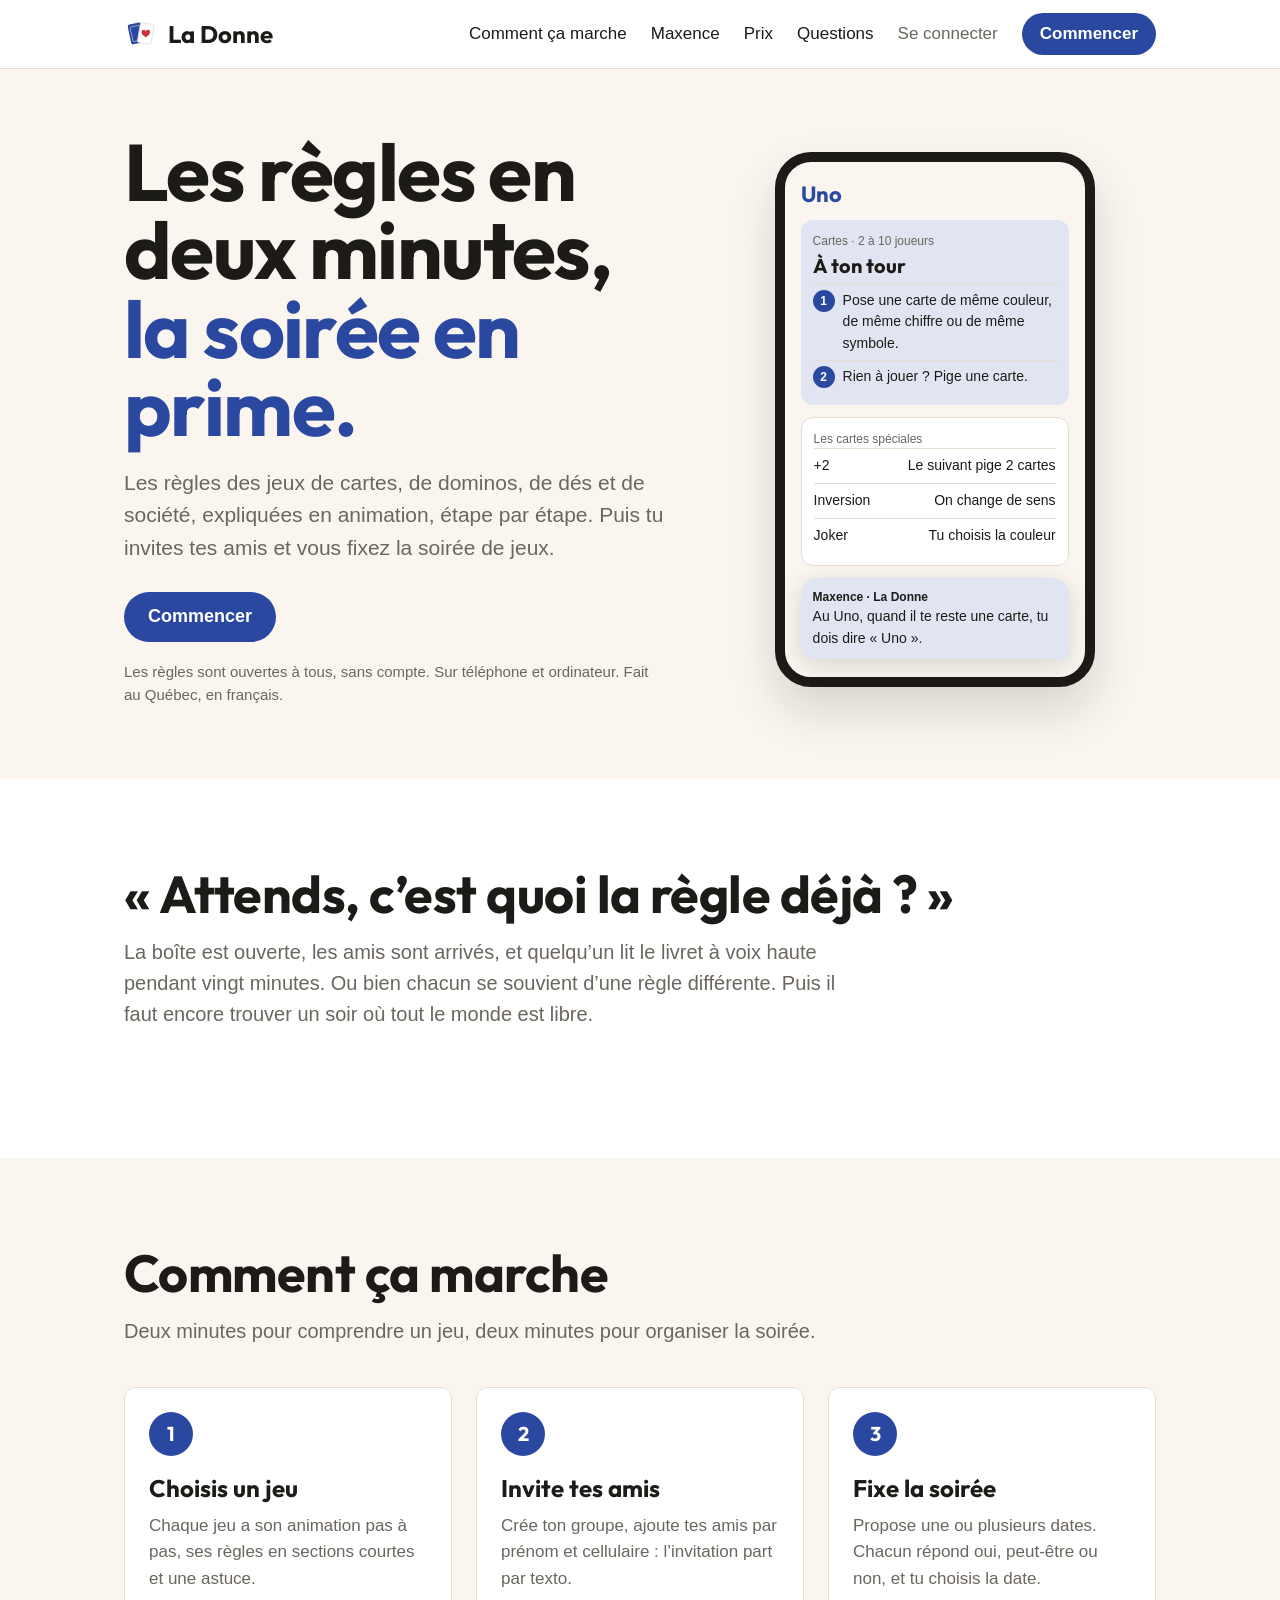
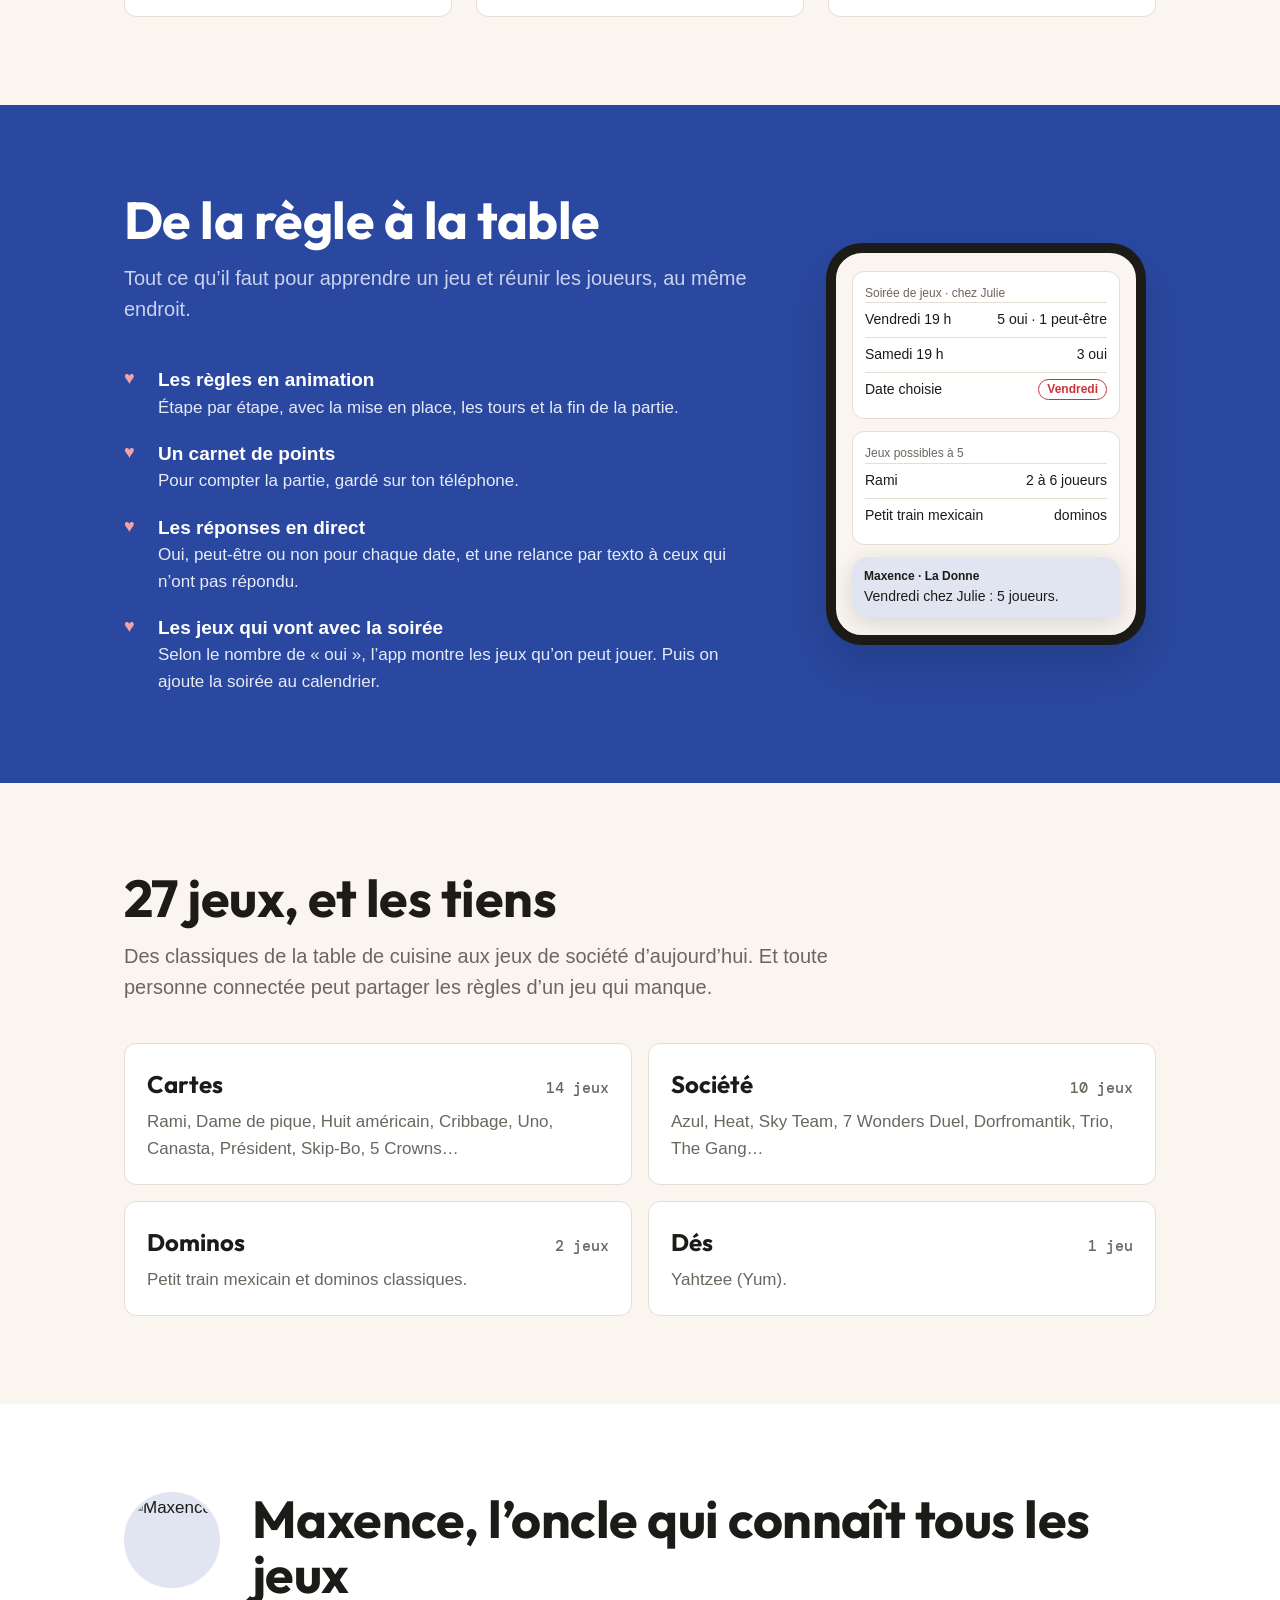
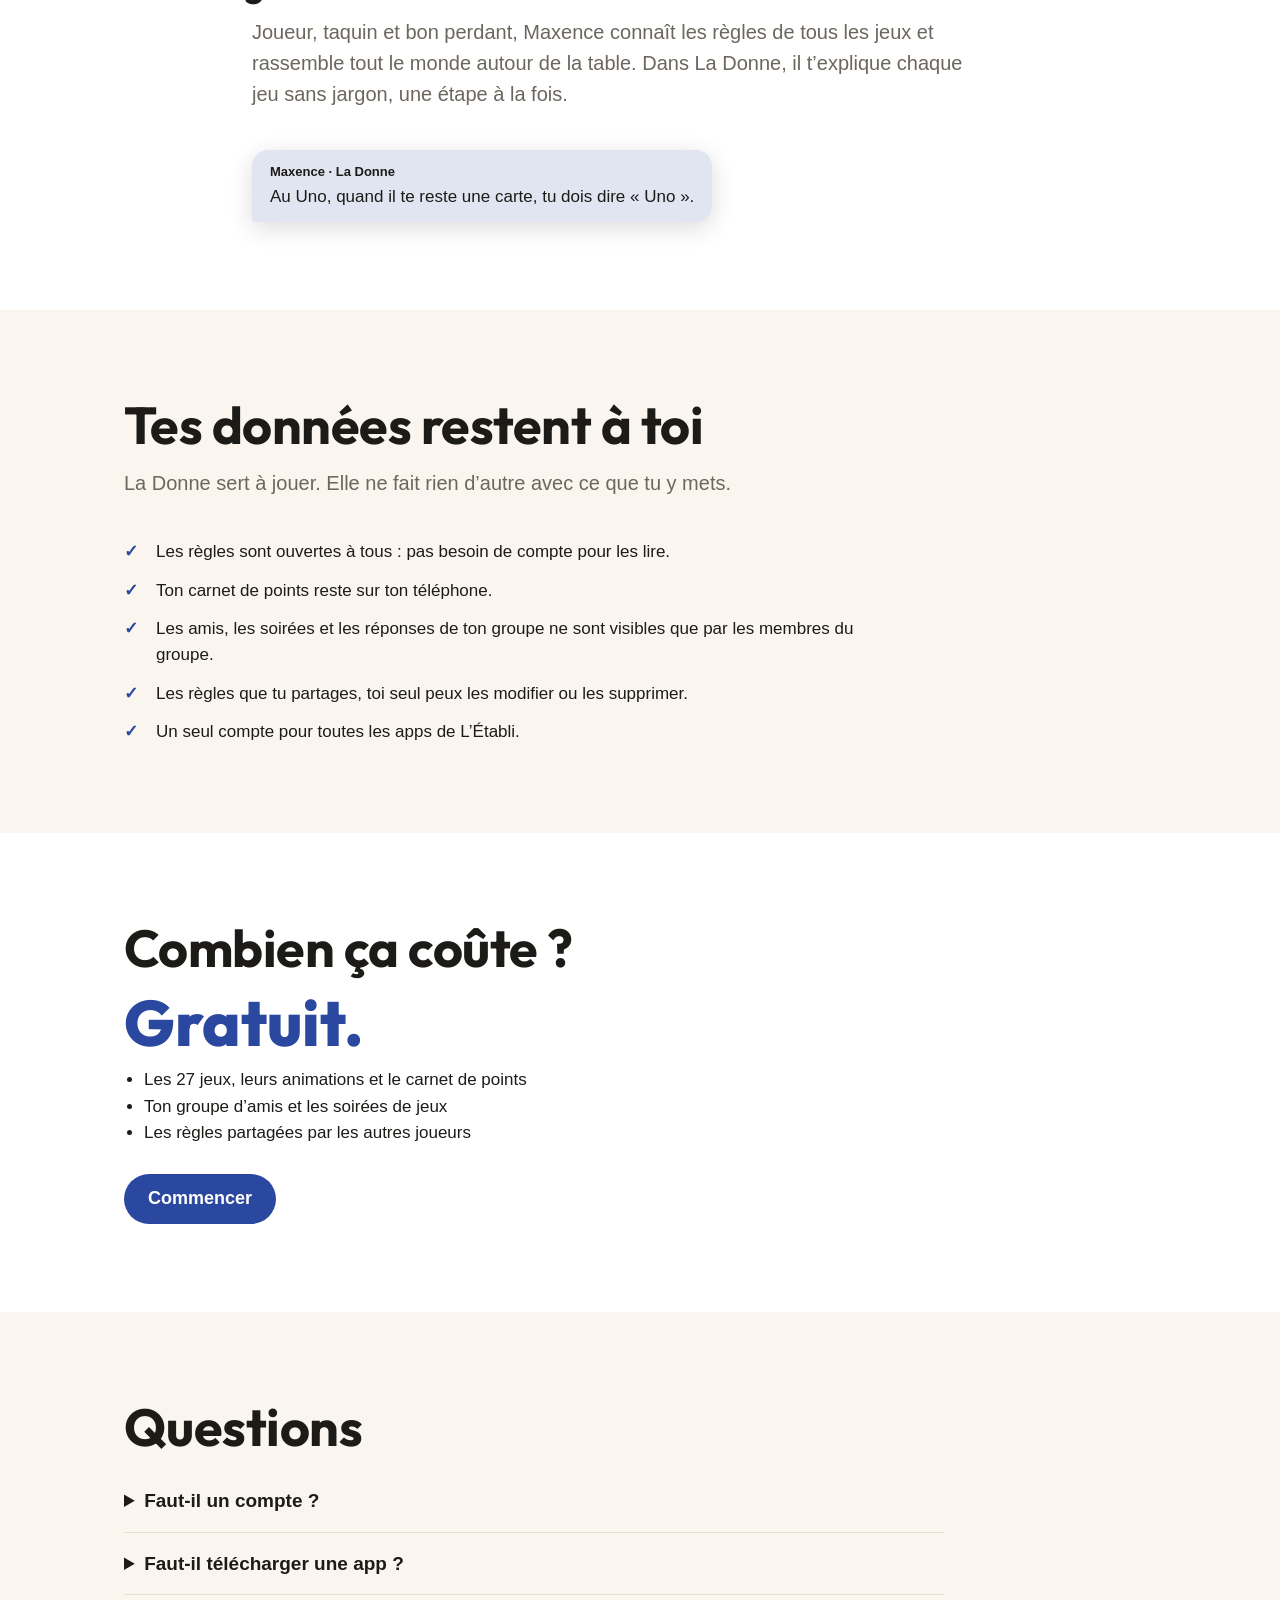
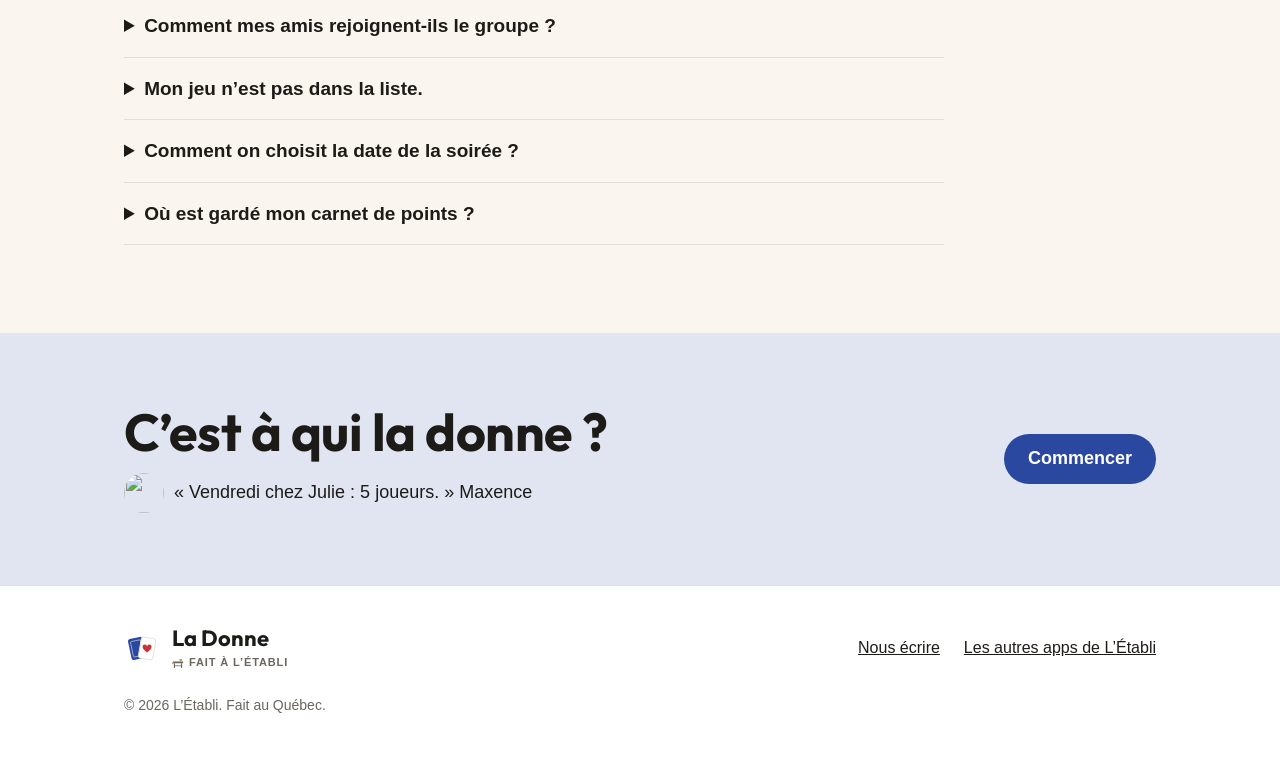
==== site/index.html @ fc7cc9f5 "Site de La Donne (ladonne.ai), au gabarit commun de L'Établi Nouvelle page dans site/ : les 11 secti" ====
<!DOCTYPE html>
<html lang="fr-CA">
<head>
<meta charset="utf-8">
<meta name="viewport" content="width=device-width, initial-scale=1">
<title>La Donne · les règles en deux minutes, la soirée en prime</title>
<meta name="description" content="Les règles des jeux de cartes, de dominos, de dés et de société, expliquées en deux minutes et en animation. Puis on invite les amis et on fixe la soirée de jeux.">
<meta property="og:title" content="La Donne · les règles en deux minutes, la soirée en prime">
<meta property="og:description" content="27 jeux expliqués en animation, et les soirées de jeux entre amis.">
<link rel="icon" href="favicon.svg" type="image/svg+xml">
<link rel="preconnect" href="https://fonts.googleapis.com">
<link rel="preconnect" href="https://fonts.gstatic.com" crossorigin>
<link href="https://fonts.googleapis.com/css2?family=Outfit:wght@700;800&family=DM+Mono:wght@500&display=swap" rel="stylesheet">
<style>
/* La Donne : jetons du livre de marque de L’Établi (bleu roi, rouge cœur, fond crème) */
:root {
  --fond: #FAF6EF; --carte: #FFFFFF; --filet: #E6DED2; --encre: #1D1B18; --encre-douce: #6B665E;
  --marque: #2A48A0; --marque-fonce: #203A84; --accent: #C8343A; --douce: #E1E5F2; --sur-marque: #FFFFFF;
  --titre: Outfit, system-ui, sans-serif;
  --sans: -apple-system, BlinkMacSystemFont, 'Segoe UI', Roboto, sans-serif;
  --mono: 'DM Mono', ui-monospace, Menlo, monospace;
}
* { box-sizing: border-box; }
html { scroll-behavior: smooth; }
@media (prefers-reduced-motion: reduce) { html { scroll-behavior: auto; } }
body { margin: 0; background: var(--fond); color: var(--encre); font: 17px/1.55 var(--sans); }
a { color: var(--marque); }
.wrap { max-width: 1080px; margin: 0 auto; padding: 0 24px; }
section { padding: 88px 0; }
h1, h2, h3 { font-family: var(--titre); font-weight: 700; margin: 0; }
h2 { font-size: clamp(34px, 5vw, 52px); line-height: 1.04; letter-spacing: -.01em; margin-bottom: 16px; }
.intro { font-size: 20px; color: var(--encre-douce); max-width: 36em; margin: 0 0 40px; }
.btn { display: inline-flex; align-items: center; min-height: 50px; padding: 0 24px; border-radius: 999px; font-weight: 600; font-size: 18px; text-decoration: none; }
.btn.main { background: var(--marque); color: var(--sur-marque); }
.btn.main:hover { background: var(--marque-fonce); }

/* 1. Menu */
.entete { background: var(--carte); border-bottom: 1px solid var(--filet); position: sticky; top: 0; z-index: 5; }
.entete .wrap { display: flex; align-items: center; justify-content: space-between; gap: 16px; height: 68px; }
.marque { display: flex; align-items: center; gap: 10px; text-decoration: none; color: var(--encre); font: 700 24px var(--titre); }
.marque img { width: 34px; height: 34px; }
.nav { display: flex; align-items: center; gap: 24px; }
.nav a { color: var(--encre); text-decoration: none; font-weight: 500; white-space: nowrap; }
.nav a:hover { color: var(--marque); }
.nav .login { color: var(--encre-douce); }
.nav .try { background: var(--marque); color: var(--sur-marque); padding: 8px 18px; border-radius: 999px; font-weight: 600; }
.nav .try:hover { color: var(--sur-marque); background: var(--marque-fonce); }
@media (max-width: 820px) { .nav a.lien { display: none; } .nav { gap: 14px; } }
@media (max-width: 480px) { .entete .wrap { padding: 0 16px; gap: 10px; } .marque { font-size: 20px; gap: 8px; } .marque img { width: 28px; height: 28px; } .nav { gap: 10px; } .nav a { font-size: 15px; } .nav .try { padding: 7px 12px; } }

/* 2. Accueil */
.accueil { padding: 64px 0 72px; }
.accueil .wrap { display: grid; grid-template-columns: 1.1fr .9fr; gap: 48px; align-items: center; }
.accueil h1 { font-size: clamp(44px, 6.6vw, 80px); line-height: .98; letter-spacing: -.02em; margin-bottom: 20px; }
.accueil h1 em { font-style: normal; color: var(--marque); }
.accueil .lead { font-size: 21px; color: var(--encre-douce); margin: 0 0 28px; max-width: 32em; }
.accueil .petit { font-size: 15px; color: var(--encre-douce); margin: 18px 0 0; }
@media (max-width: 860px) { .accueil .wrap { grid-template-columns: 1fr; } }

/* Maquettes de l’app */
.tel { width: 320px; max-width: 100%; margin: 0 auto; background: var(--fond); color: var(--encre); border: 10px solid #1D1B18; border-radius: 36px; padding: 18px 16px; display: grid; gap: 12px; box-shadow: 0 24px 48px rgba(0,0,0,.14); }
.tel .t-nom { font: 700 22px var(--titre); color: var(--marque); }
.tel .t-carte { background: var(--carte); border: 1px solid var(--filet); border-radius: 12px; padding: 12px; }
.tel .t-douce { background: var(--douce); border: 0; }
.tel .t-lbl { font-size: 12px; color: var(--encre-douce); }
.tel .t-titre { font: 700 20px var(--titre); margin: 2px 0 6px; }
.tel .t-etape { display: flex; gap: 8px; font-size: 14px; padding: 5px 0; border-top: 1px solid var(--filet); }
.tel .t-etape:first-of-type { border-top: 0; }
.tel .t-etape b { flex: none; width: 22px; height: 22px; border-radius: 50%; display: grid; place-items: center; background: var(--marque); color: var(--sur-marque); font: 600 12px var(--sans); }
.tel .t-ligne { display: flex; justify-content: space-between; font-size: 14px; padding: 6px 0; border-top: 1px solid var(--filet); }
.tel .t-ligne:first-of-type { border-top: 0; }
.tel .t-pastille { border: 1.5px solid var(--accent); color: var(--accent); border-radius: 999px; padding: 0 8px; font-size: 12px; font-weight: 600; }
.tel .t-bulle { background: var(--douce); border-radius: 16px 16px 4px 16px; padding: 10px 12px; font-size: 14px; box-shadow: 0 6px 24px rgba(0,0,0,.14); }
.tel .t-bulle b { display: block; font-size: 12px; }

/* 3. Le problème */
.probleme { background: var(--carte); }

/* 4. Comment ça marche */
.trois { list-style: none; margin: 0; padding: 0; display: grid; grid-template-columns: repeat(3, 1fr); gap: 24px; }
.trois li { background: var(--carte); border: 1px solid var(--filet); border-radius: 12px; padding: 24px; }
.trois b { display: grid; place-items: center; width: 44px; height: 44px; border-radius: 50%; background: var(--marque); color: var(--sur-marque); font: 700 20px var(--titre); margin-bottom: 14px; }
.trois h3 { font-size: 24px; margin-bottom: 6px; }
.trois p { margin: 0; color: var(--encre-douce); }
@media (max-width: 760px) { .trois { grid-template-columns: 1fr; } }

/* 5. L’app */
.app { background: var(--marque); color: #E6EBF8; }
.app h2 { color: var(--sur-marque); }
.app .intro { color: #C9D3F0; }
.app .wrap { display: grid; grid-template-columns: 1fr 340px; gap: 56px; align-items: center; }
.app ul { list-style: none; margin: 0; padding: 0; display: grid; gap: 18px; }
.app li { padding-left: 34px; position: relative; }
.app li::before { content: '♥'; position: absolute; left: 0; top: 0; color: #F2A3A6; font-size: 18px; }
.app li b { display: block; color: var(--sur-marque); font-size: 19px; }
@media (max-width: 860px) { .app .wrap { grid-template-columns: 1fr; } }

/* Section propre à La Donne : les jeux */
.familles { display: grid; grid-template-columns: repeat(2, 1fr); gap: 16px; }
.famille { background: var(--carte); border: 1px solid var(--filet); border-radius: 12px; padding: 22px; }
.famille h3 { font-size: 24px; margin-bottom: 6px; display: flex; justify-content: space-between; align-items: baseline; gap: 12px; }
.famille h3 span { font: 500 15px var(--mono); color: var(--encre-douce); }
.famille p { margin: 0; color: var(--encre-douce); }
@media (max-width: 700px) { .familles { grid-template-columns: 1fr; } }

/* 6. Le personnage */
.personnage { background: var(--carte); }
.personnage .wrap { display: grid; grid-template-columns: 96px 1fr; gap: 32px; align-items: start; }
.portrait { width: 96px; height: 96px; border-radius: 50%; object-fit: cover; border: 3px solid var(--douce); background: var(--douce); }
.bulle { display: inline-block; background: var(--douce); border-radius: 16px 16px 16px 4px; padding: 12px 18px; box-shadow: 0 6px 24px rgba(0,0,0,.14); }
.bulle .qui { font-size: 13px; font-weight: 600; }
.bulle p { margin: 2px 0 0; }
@media (max-width: 600px) { .personnage .wrap { grid-template-columns: 1fr; gap: 16px; } }

/* 7. Confiance */
.checks { list-style: none; margin: 0; padding: 0; display: grid; gap: 12px; max-width: 46em; }
.checks li { padding-left: 32px; position: relative; }
.checks li::before { content: '✓'; position: absolute; left: 0; color: var(--marque); font-weight: 700; }

/* 8. Prix */
.prix { background: var(--carte); }
.gratuit { font: 800 clamp(40px, 6vw, 64px)/1 var(--titre); color: var(--marque); margin: 0 0 12px; }
.prix ul { margin: 0 0 28px; padding-left: 20px; }

/* 9. Questions */
.faq details { border-bottom: 1px solid var(--filet); padding: 16px 0; max-width: 820px; }
.faq summary { cursor: pointer; font-weight: 600; font-size: 19px; }
.faq details p { margin: 10px 0 0; color: var(--encre-douce); }

/* 10. Dernier appel */
.appel { background: var(--douce); padding: 72px 0; }
.appel .wrap { display: flex; flex-wrap: wrap; align-items: center; justify-content: space-between; gap: 24px; }
.appel h2 { margin: 0; }
.appel-qui { display: flex; align-items: center; gap: 10px; margin: 14px 0 0; font-size: 18px; }
.appel-qui img { width: 40px; height: 40px; border-radius: 50%; object-fit: cover; }

/* 11. Pied de page commun */
.pied { background: var(--carte); border-top: 1px solid var(--filet); padding: 40px 0; font-size: 16px; }
.pied .wrap { display: flex; flex-wrap: wrap; justify-content: space-between; align-items: center; gap: 24px; }
.signature { display: flex; align-items: center; gap: 12px; }
.signature img { width: 36px; height: 36px; }
.sig-nom { font: 700 22px var(--titre); line-height: 1.1; }
.sig-etabli { display: flex; align-items: center; gap: 5px; margin-top: 4px; font-size: 11px; font-weight: 600; letter-spacing: .08em; text-transform: uppercase; color: var(--encre-douce); }
.liens { display: flex; gap: 24px; flex-wrap: wrap; }
.liens a { color: var(--encre); }
.copy { flex-basis: 100%; font-size: 14px; color: var(--encre-douce); }
</style>
</head>
<body>

<header id="entete" class="entete">
  <div class="wrap">
    <a class="marque" href="#"><img src="symbole.svg" alt="">La Donne</a>
    <nav class="nav" aria-label="Sections">
      <a class="lien" href="#comment">Comment ça marche</a>
      <a class="lien" href="#personnage">Maxence</a>
      <a class="lien" href="#prix">Prix</a>
      <a class="lien" href="#questions">Questions</a>
      <a class="login" href="https://app.ladonne.ai/">Se connecter</a>
      <a class="try" href="https://app.ladonne.ai/">Commencer</a>
    </nav>
  </div>
</header>

<section id="accueil" class="accueil">
  <div class="wrap">
    <div>
      <h1>Les règles en deux minutes, <em>la soirée en prime.</em></h1>
      <p class="lead">Les règles des jeux de cartes, de dominos, de dés et de société, expliquées en animation, étape par étape. Puis tu invites tes amis et vous fixez la soirée de jeux.</p>
      <a class="btn main" href="https://app.ladonne.ai/">Commencer</a>
      <p class="petit">Les règles sont ouvertes à tous, sans compte. Sur téléphone et ordinateur. Fait au Québec, en français.</p>
    </div>
    <div class="tel" role="img" aria-label="La fiche du Uno dans La Donne : l’animation des règles, étape par étape, et une bulle de Maxence.">
      <div class="t-nom" aria-hidden="true">Uno</div>
      <div class="t-carte t-douce" aria-hidden="true">
        <div class="t-lbl">Cartes · 2 à 10 joueurs</div>
        <div class="t-titre">À ton tour</div>
        <div class="t-etape"><b>1</b><span>Pose une carte de même couleur, de même chiffre ou de même symbole.</span></div>
        <div class="t-etape"><b>2</b><span>Rien à jouer ? Pige une carte.</span></div>
      </div>
      <div class="t-carte" aria-hidden="true">
        <div class="t-lbl">Les cartes spéciales</div>
        <div class="t-ligne"><span>+2</span><span>Le suivant pige 2 cartes</span></div>
        <div class="t-ligne"><span>Inversion</span><span>On change de sens</span></div>
        <div class="t-ligne"><span>Joker</span><span>Tu choisis la couleur</span></div>
      </div>
      <div class="t-bulle" aria-hidden="true"><b>Maxence · La Donne</b>Au Uno, quand il te reste une carte, tu dois dire « Uno ».</div>
    </div>
  </div>
</section>

<section id="probleme" class="probleme">
  <div class="wrap">
    <h2>« Attends, c’est quoi la règle déjà ? »</h2>
    <p class="intro">La boîte est ouverte, les amis sont arrivés, et quelqu’un lit le livret à voix haute pendant vingt minutes. Ou bien chacun se souvient d’une règle différente. Puis il faut encore trouver un soir où tout le monde est libre.</p>
  </div>
</section>

<section id="comment" class="comment">
  <div class="wrap">
    <h2>Comment ça marche</h2>
    <p class="intro">Deux minutes pour comprendre un jeu, deux minutes pour organiser la soirée.</p>
    <ol class="trois">
      <li><b>1</b><h3>Choisis un jeu</h3><p>Chaque jeu a son animation pas à pas, ses règles en sections courtes et une astuce.</p></li>
      <li><b>2</b><h3>Invite tes amis</h3><p>Crée ton groupe, ajoute tes amis par prénom et cellulaire : l’invitation part par texto.</p></li>
      <li><b>3</b><h3>Fixe la soirée</h3><p>Propose une ou plusieurs dates. Chacun répond oui, peut-être ou non, et tu choisis la date.</p></li>
    </ol>
  </div>
</section>

<section id="app" class="app">
  <div class="wrap">
    <div>
      <h2>De la règle à la table</h2>
      <p class="intro">Tout ce qu’il faut pour apprendre un jeu et réunir les joueurs, au même endroit.</p>
      <ul>
        <li><b>Les règles en animation</b>Étape par étape, avec la mise en place, les tours et la fin de la partie.</li>
        <li><b>Un carnet de points</b>Pour compter la partie, gardé sur ton téléphone.</li>
        <li><b>Les réponses en direct</b>Oui, peut-être ou non pour chaque date, et une relance par texto à ceux qui n’ont pas répondu.</li>
        <li><b>Les jeux qui vont avec la soirée</b>Selon le nombre de « oui », l’app montre les jeux qu’on peut jouer. Puis on ajoute la soirée au calendrier.</li>
      </ul>
    </div>
    <div class="tel" role="img" aria-label="Une soirée dans La Donne : deux dates proposées, les réponses des amis et les jeux possibles.">
      <div class="t-carte" aria-hidden="true">
        <div class="t-lbl">Soirée de jeux · chez Julie</div>
        <div class="t-ligne"><span>Vendredi 19 h</span><span>5 oui · 1 peut-être</span></div>
        <div class="t-ligne"><span>Samedi 19 h</span><span>3 oui</span></div>
        <div class="t-ligne"><span>Date choisie</span><span class="t-pastille">Vendredi</span></div>
      </div>
      <div class="t-carte" aria-hidden="true">
        <div class="t-lbl">Jeux possibles à 5</div>
        <div class="t-ligne"><span>Rami</span><span>2 à 6 joueurs</span></div>
        <div class="t-ligne"><span>Petit train mexicain</span><span>dominos</span></div>
      </div>
      <div class="t-bulle" aria-hidden="true"><b>Maxence · La Donne</b>Vendredi chez Julie : 5 joueurs.</div>
    </div>
  </div>
</section>

<section id="jeux" class="jeux">
  <div class="wrap">
    <h2>27 jeux, et les tiens</h2>
    <p class="intro">Des classiques de la table de cuisine aux jeux de société d’aujourd’hui. Et toute personne connectée peut partager les règles d’un jeu qui manque.</p>
    <div class="familles">
      <div class="famille"><h3>Cartes <span>14 jeux</span></h3><p>Rami, Dame de pique, Huit américain, Cribbage, Uno, Canasta, Président, Skip‑Bo, 5 Crowns…</p></div>
      <div class="famille"><h3>Société <span>10 jeux</span></h3><p>Azul, Heat, Sky Team, 7 Wonders Duel, Dorfromantik, Trio, The Gang…</p></div>
      <div class="famille"><h3>Dominos <span>2 jeux</span></h3><p>Petit train mexicain et dominos classiques.</p></div>
      <div class="famille"><h3>Dés <span>1 jeu</span></h3><p>Yahtzee (Yum).</p></div>
    </div>
  </div>
</section>

<section id="personnage" class="personnage">
  <div class="wrap">
    <img class="portrait" src="https://compte.letabli.ai/personnages/maxence.webp" alt="Maxence" width="96" height="96" loading="lazy">
    <div>
      <h2>Maxence, l’oncle qui connaît tous les jeux</h2>
      <p class="intro">Joueur, taquin et bon perdant, Maxence connaît les règles de tous les jeux et rassemble tout le monde autour de la table. Dans La Donne, il t’explique chaque jeu sans jargon, une étape à la fois.</p>
      <div class="bulle"><div class="qui">Maxence · La Donne</div><p>Au Uno, quand il te reste une carte, tu dois dire « Uno ».</p></div>
    </div>
  </div>
</section>

<section id="confiance" class="confiance">
  <div class="wrap">
    <h2>Tes données restent à toi</h2>
    <p class="intro">La Donne sert à jouer. Elle ne fait rien d’autre avec ce que tu y mets.</p>
    <ul class="checks">
      <li>Les règles sont ouvertes à tous : pas besoin de compte pour les lire.</li>
      <li>Ton carnet de points reste sur ton téléphone.</li>
      <li>Les amis, les soirées et les réponses de ton groupe ne sont visibles que par les membres du groupe.</li>
      <li>Les règles que tu partages, toi seul peux les modifier ou les supprimer.</li>
      <li>Un seul compte pour toutes les apps de L’Établi.</li>
    </ul>
  </div>
</section>

<section id="prix" class="prix">
  <div class="wrap">
    <h2>Combien ça coûte ?</h2>
    <p class="gratuit">Gratuit.</p>
    <ul>
      <li>Les 27 jeux, leurs animations et le carnet de points</li>
      <li>Ton groupe d’amis et les soirées de jeux</li>
      <li>Les règles partagées par les autres joueurs</li>
    </ul>
    <a class="btn main" href="https://app.ladonne.ai/">Commencer</a>
  </div>
</section>

<section id="questions" class="faq">
  <div class="wrap">
    <h2>Questions</h2>
    <details><summary>Faut-il un compte ?</summary><p>Pas pour lire les règles : elles sont ouvertes à tous. Le compte sert à créer ton groupe, inviter tes amis, organiser les soirées et partager des règles.</p></details>
    <details><summary>Faut-il télécharger une app ?</summary><p>Non. Ouvre <a href="https://app.ladonne.ai/">app.ladonne.ai</a> sur ton téléphone, puis ajoute La Donne à ton écran d’accueil (sur iPhone : Safari, bouton Partager, puis « Sur l’écran d’accueil » ; sur Android : Chrome, menu ⋮, puis « Installer l’application »).</p></details>
    <details><summary>Comment mes amis rejoignent-ils le groupe ?</summary><p>Tu les ajoutes par prénom et cellulaire, puis tu leur envoies l’invitation par texto. Ils se connectent avec ce même cellulaire et arrivent directement dans le groupe.</p></details>
    <details><summary>Mon jeu n’est pas dans la liste.</summary><p>Connecte-toi et partage ses règles : elles seront visibles par tous. Toi seul peux les modifier ou les supprimer.</p></details>
    <details><summary>Comment on choisit la date de la soirée ?</summary><p>Propose une ou plusieurs dates, un lieu, un nombre de places et les jeux au programme. Chacun répond oui, peut-être ou non pour chaque date, puis l’organisateur choisit. On peut relancer par texto ceux qui n’ont pas répondu et ajouter la soirée au calendrier.</p></details>
    <details><summary>Où est gardé mon carnet de points ?</summary><p>Sur ton téléphone. Il n’est pas envoyé ailleurs.</p></details>
  </div>
</section>

<section id="appel" class="appel">
  <div class="wrap">
    <div>
      <h2>C’est à qui la donne ?</h2>
      <p class="appel-qui"><img src="https://compte.letabli.ai/personnages/maxence.webp" alt="" width="40" height="40" loading="lazy">« Vendredi chez Julie : 5 joueurs. » Maxence</p>
    </div>
    <a class="btn main" href="https://app.ladonne.ai/">Commencer</a>
  </div>
</section>

<footer id="pied" class="pied">
  <div class="wrap">
    <div class="signature">
      <img src="symbole.svg" alt="">
      <div><div class="sig-nom">La Donne</div>
        <div class="sig-etabli"><svg width="12" height="12" viewBox="0 0 64 64" aria-hidden="true"><rect x="40" y="10" width="14" height="10" rx="2" fill="#B8954A"/><rect x="45" y="20" width="4" height="4" fill="#B8954A"/><rect x="4" y="24" width="56" height="9" rx="2.5" fill="currentColor"/><rect x="10" y="33" width="6" height="25" rx="1.5" fill="currentColor"/><rect x="48" y="33" width="6" height="25" rx="1.5" fill="currentColor"/><rect x="16" y="45" width="32" height="4" fill="currentColor"/><rect x="2" y="27" width="5" height="12" rx="1.5" fill="#B8954A"/></svg>Fait à L’Établi</div></div>
    </div>
    <div class="liens">
      <a href="mailto:bonjour@ladonne.ai">Nous écrire</a>
      <a href="https://letabli.ai/#apps">Les autres apps de L’Établi</a>
    </div>
    <div class="copy">© 2026 L’Établi. Fait au Québec.</div>
  </div>
</footer>

</body>
</html>
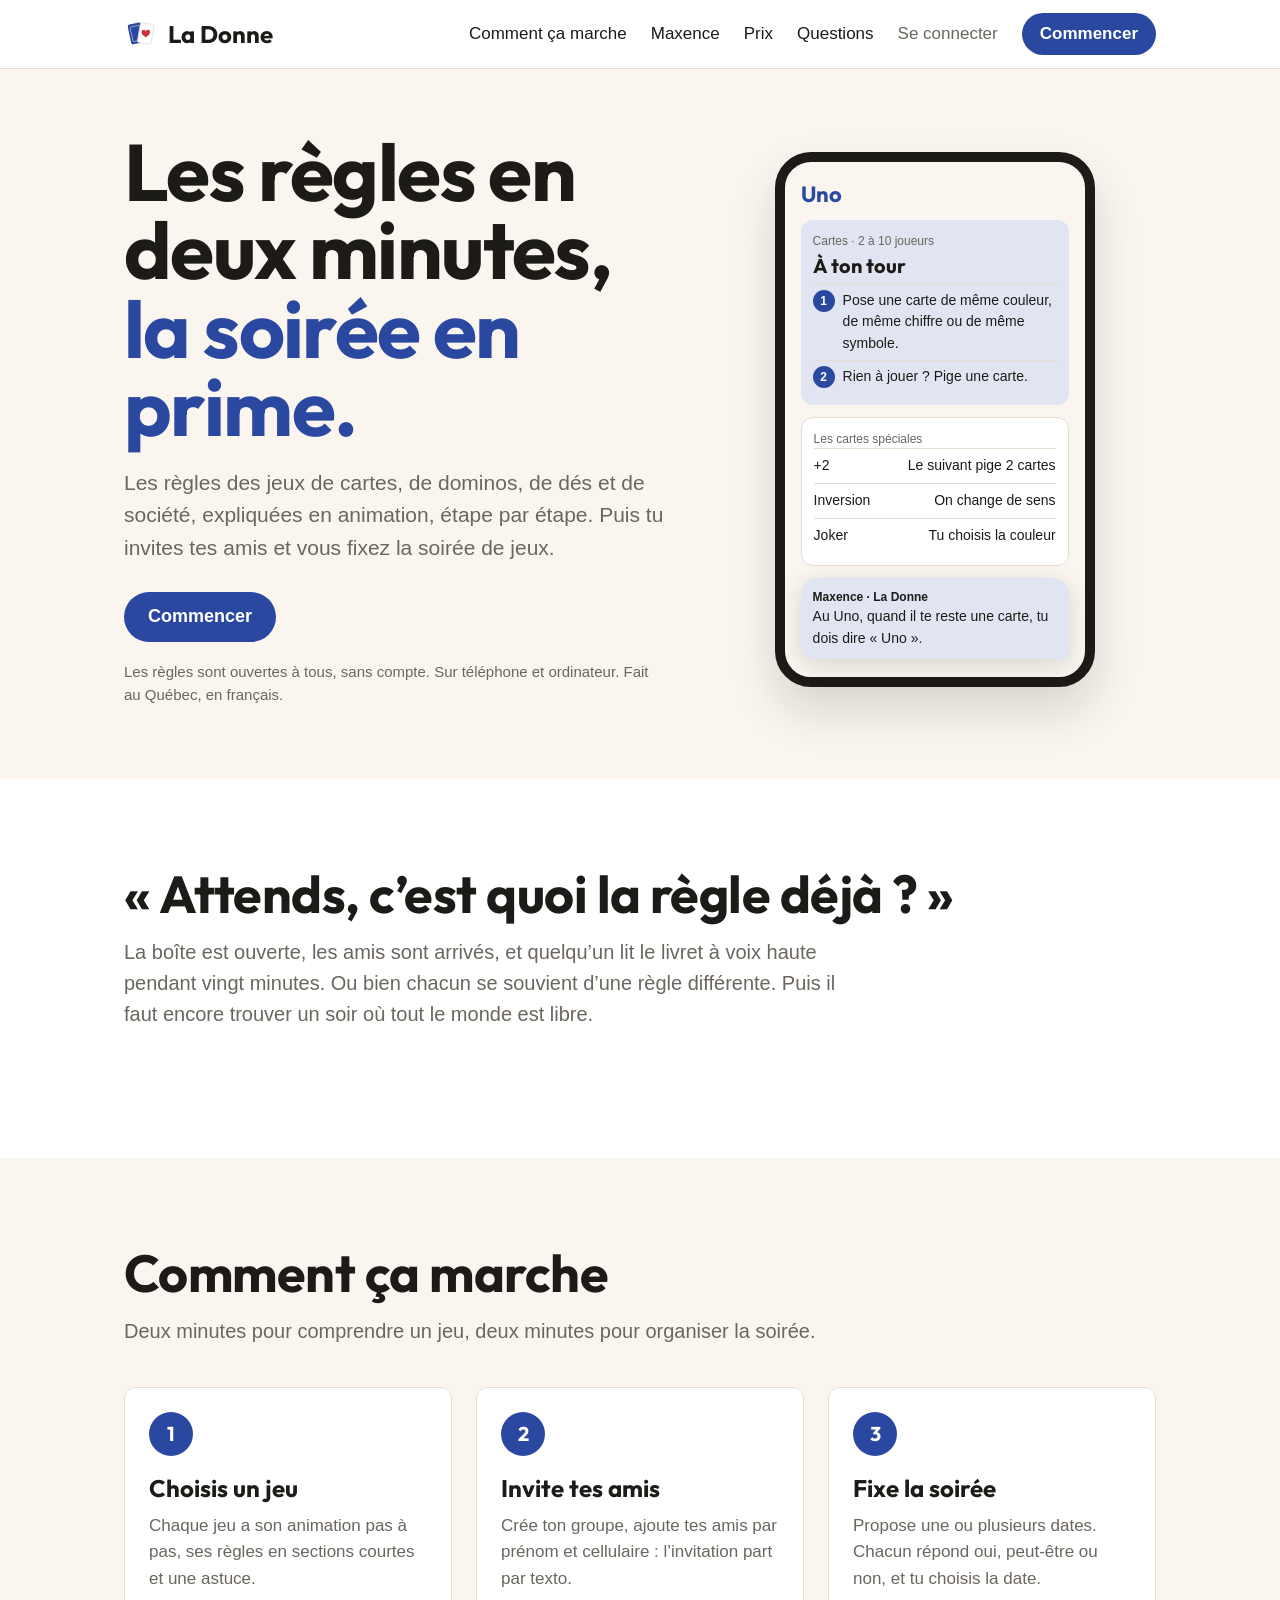
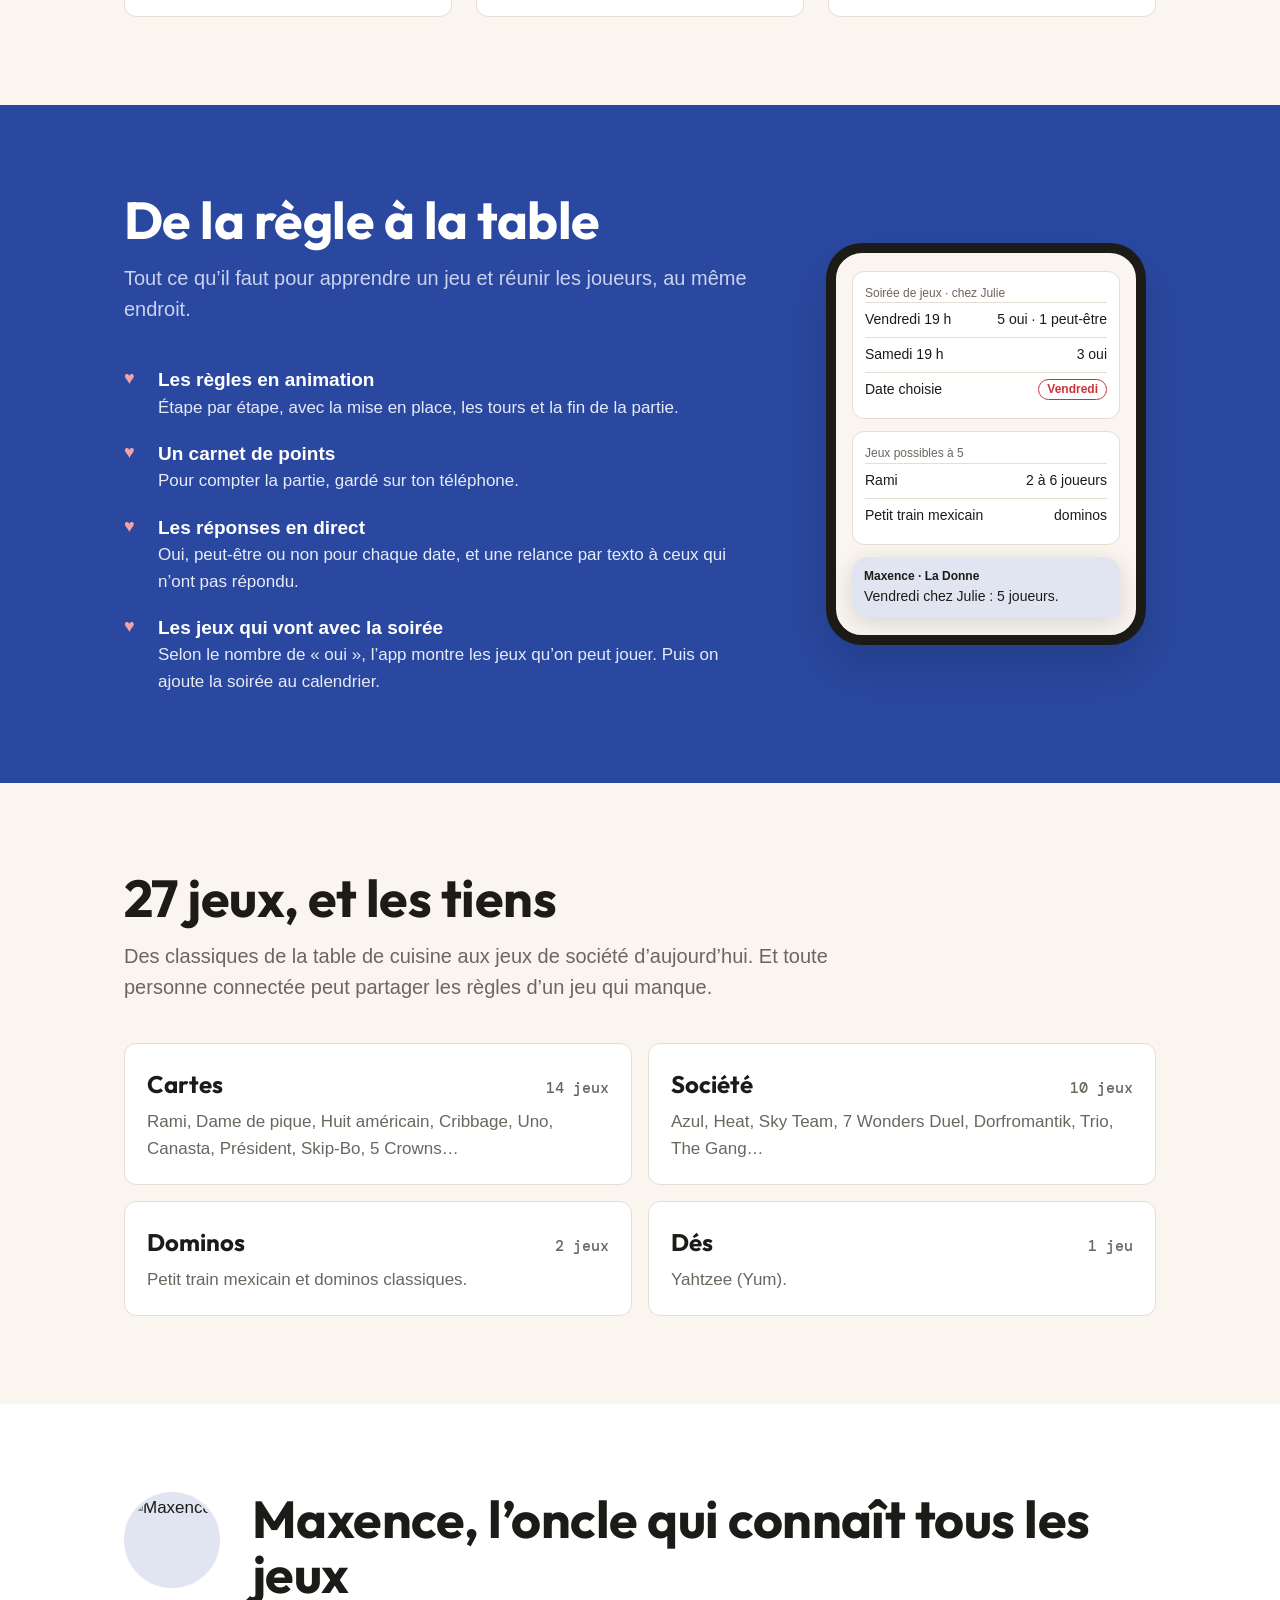
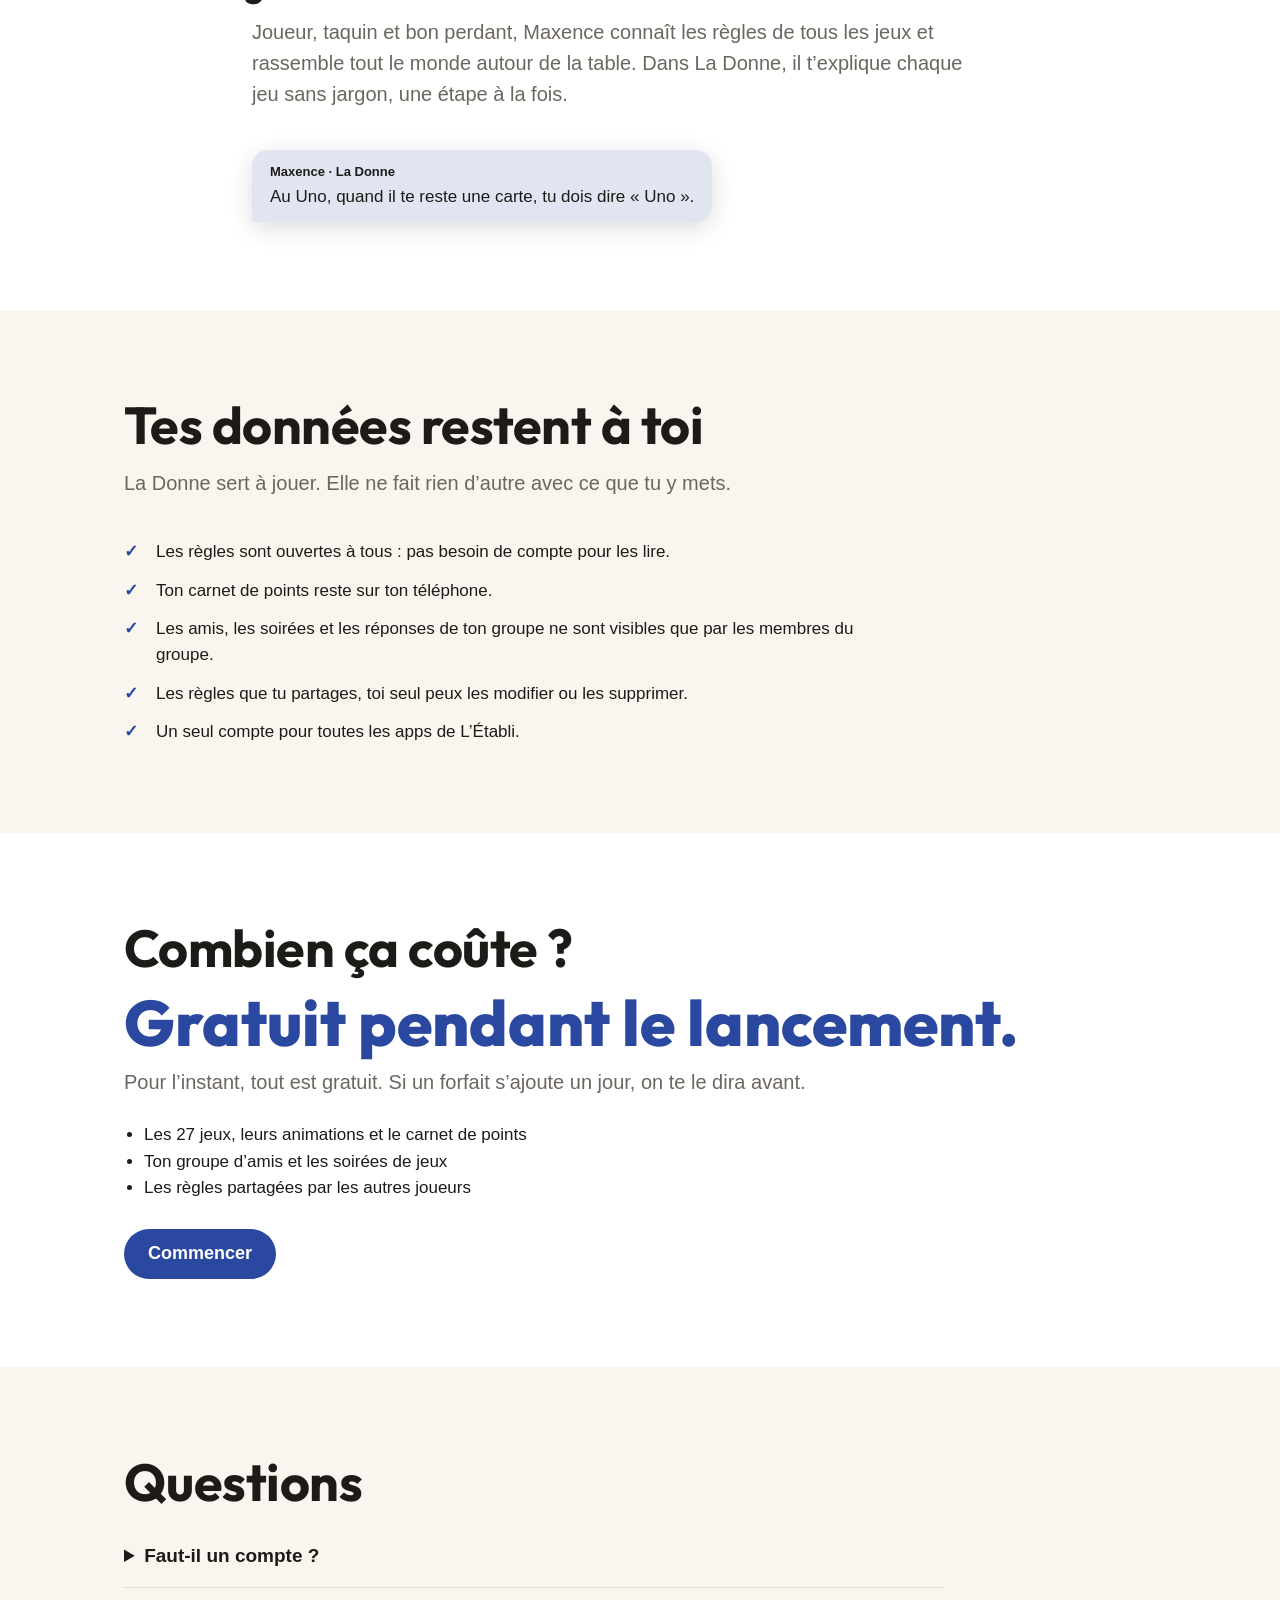
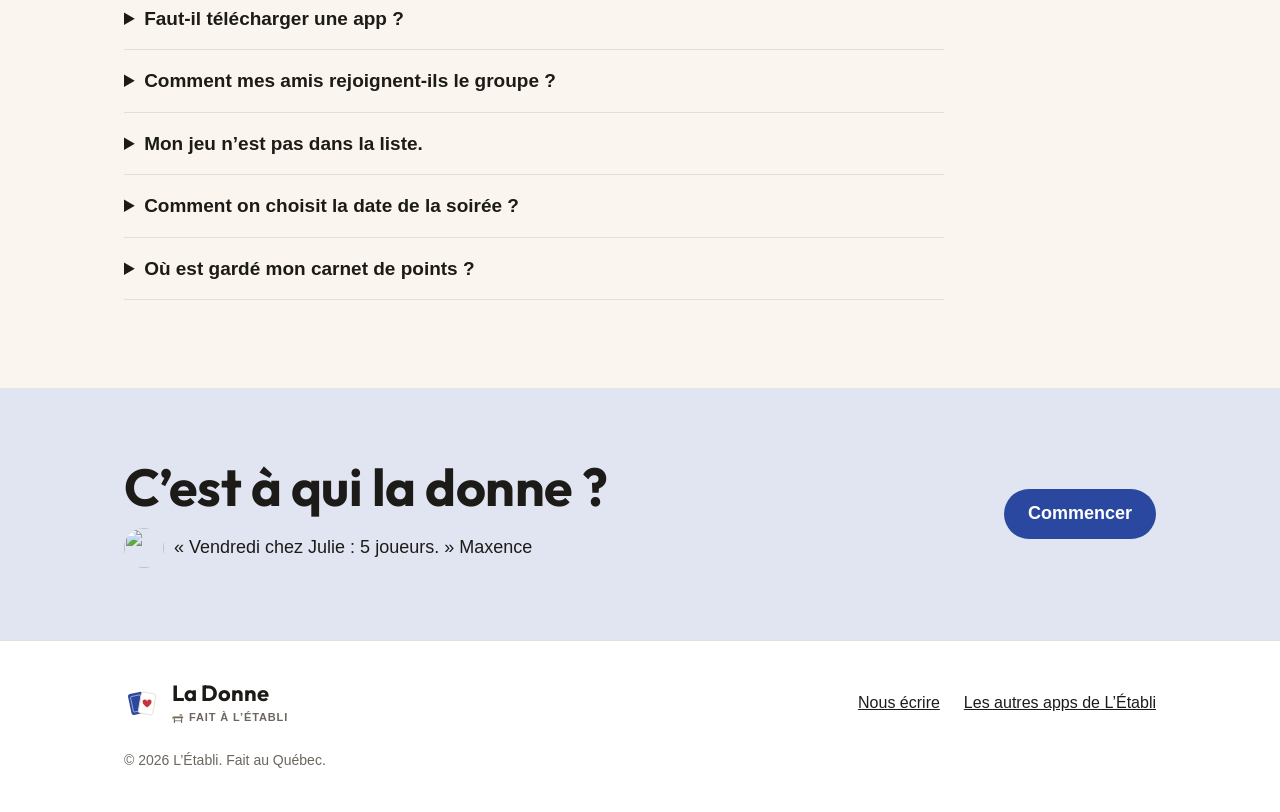
==== commit 937f9297: "Site de La Donne : « Gratuit pendant le lancement » au lieu de « Gratuit » Co-Authored-By: Claude Op" ====
--- a/site/index.html
+++ b/site/index.html
@@ -278,7 +278,8 @@
 <section id="prix" class="prix">
   <div class="wrap">
     <h2>Combien ça coûte ?</h2>
-    <p class="gratuit">Gratuit.</p>
+    <p class="gratuit">Gratuit pendant le lancement.</p>
+    <p class="intro" style="margin-bottom:24px">Pour l’instant, tout est gratuit. Si un forfait s’ajoute un jour, on te le dira avant.</p>
     <ul>
       <li>Les 27 jeux, leurs animations et le carnet de points</li>
       <li>Ton groupe d’amis et les soirées de jeux</li>
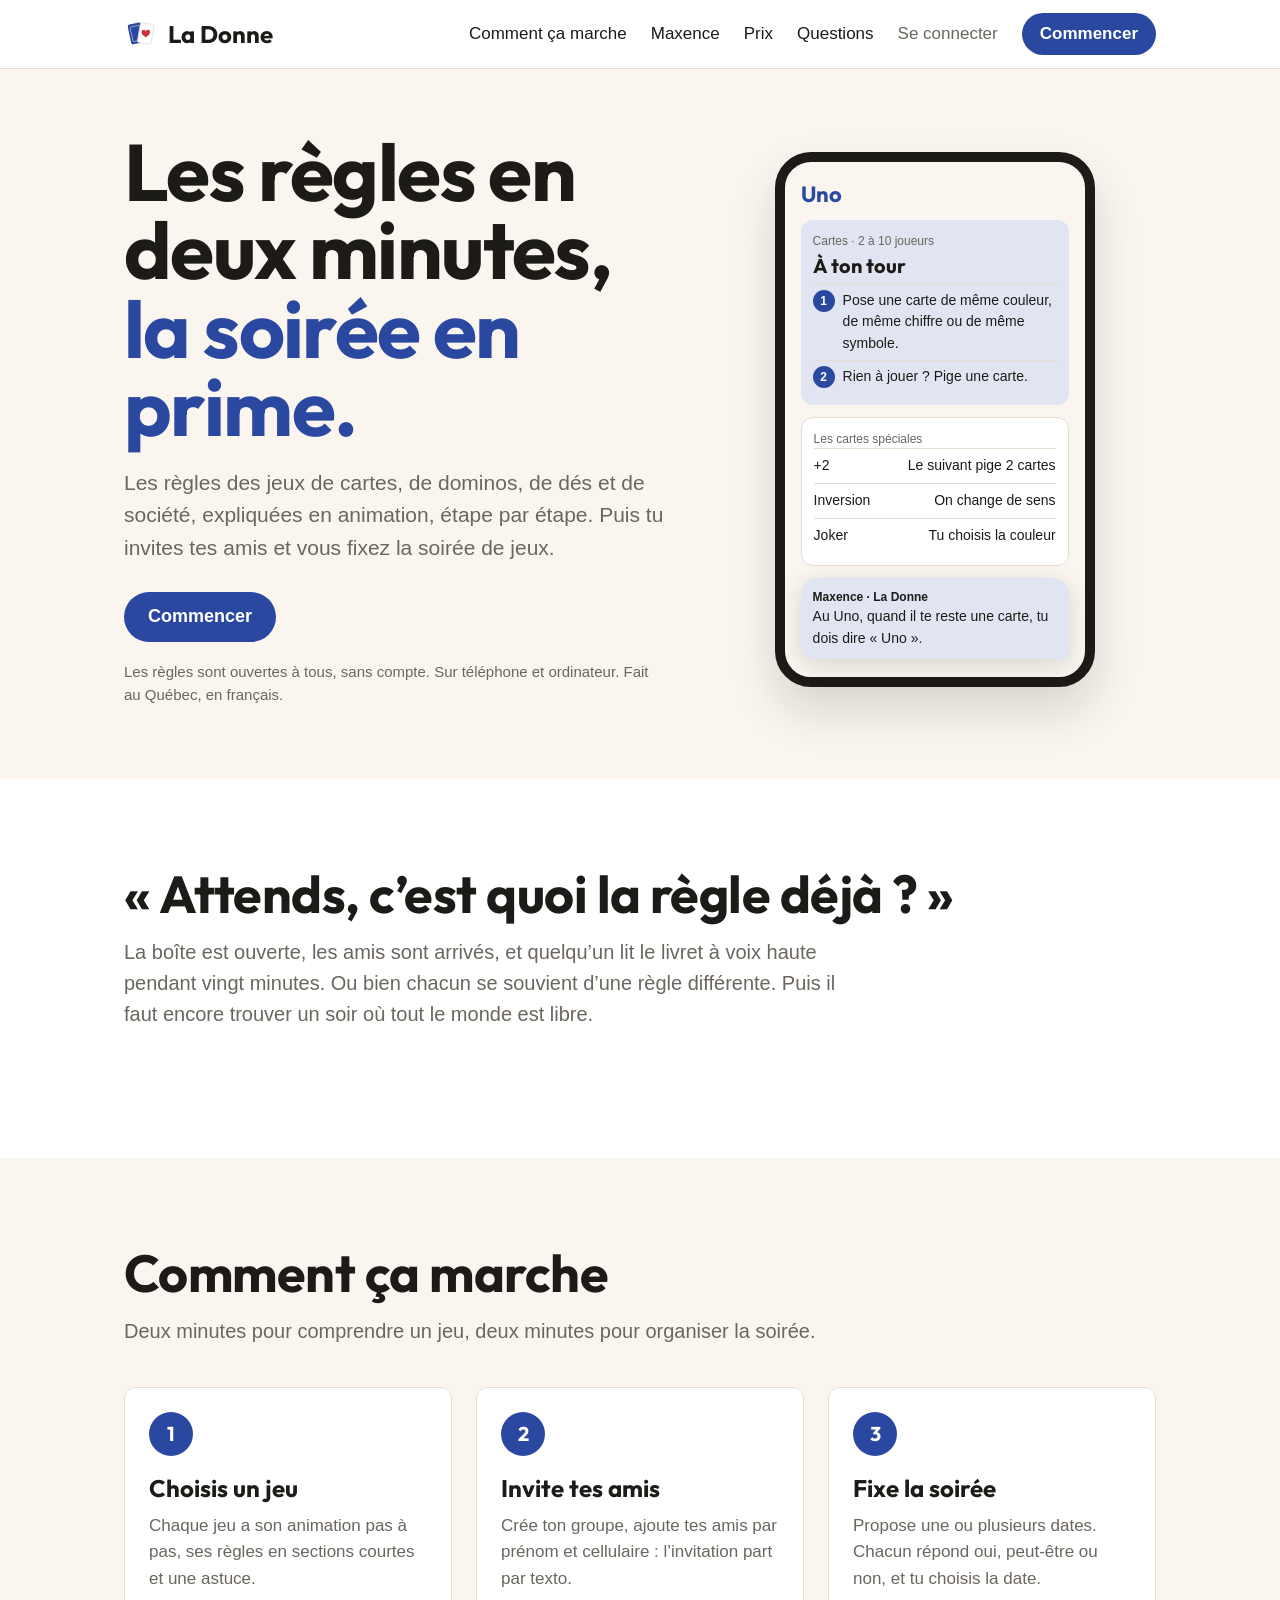
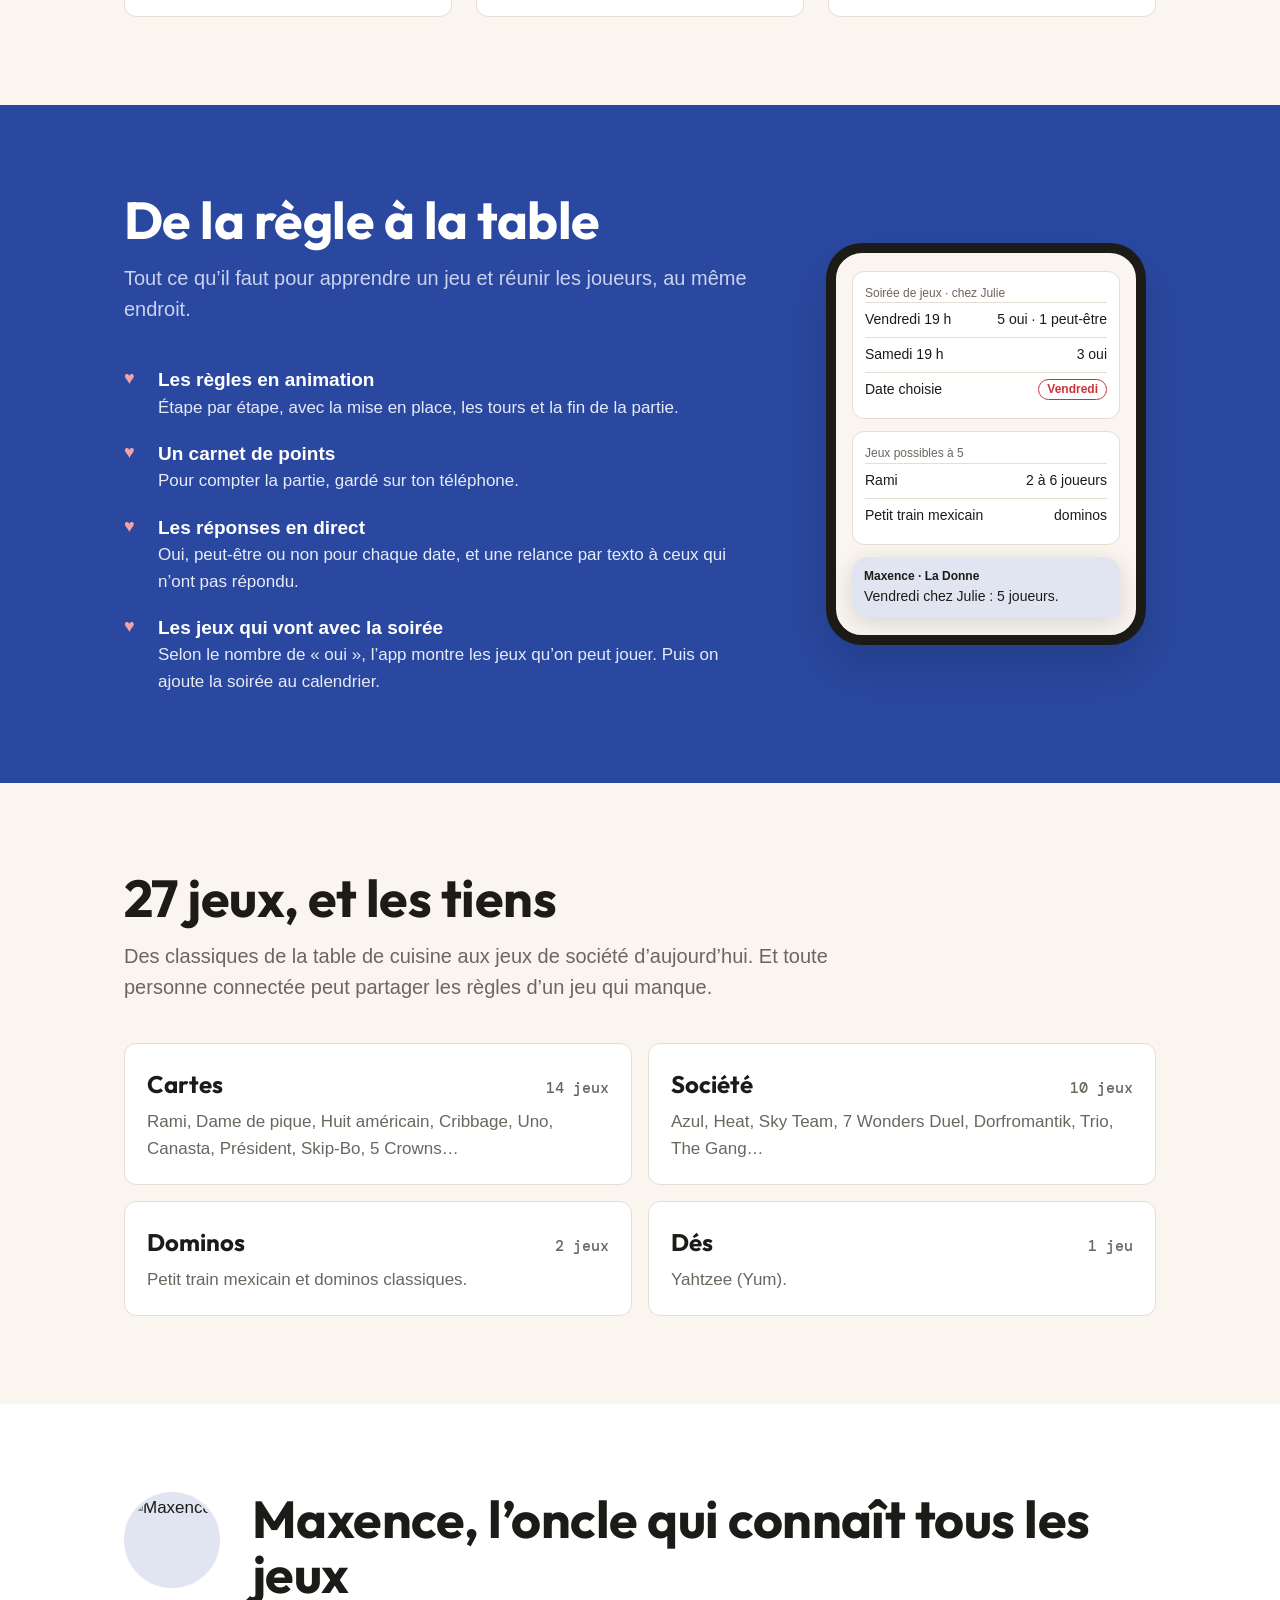
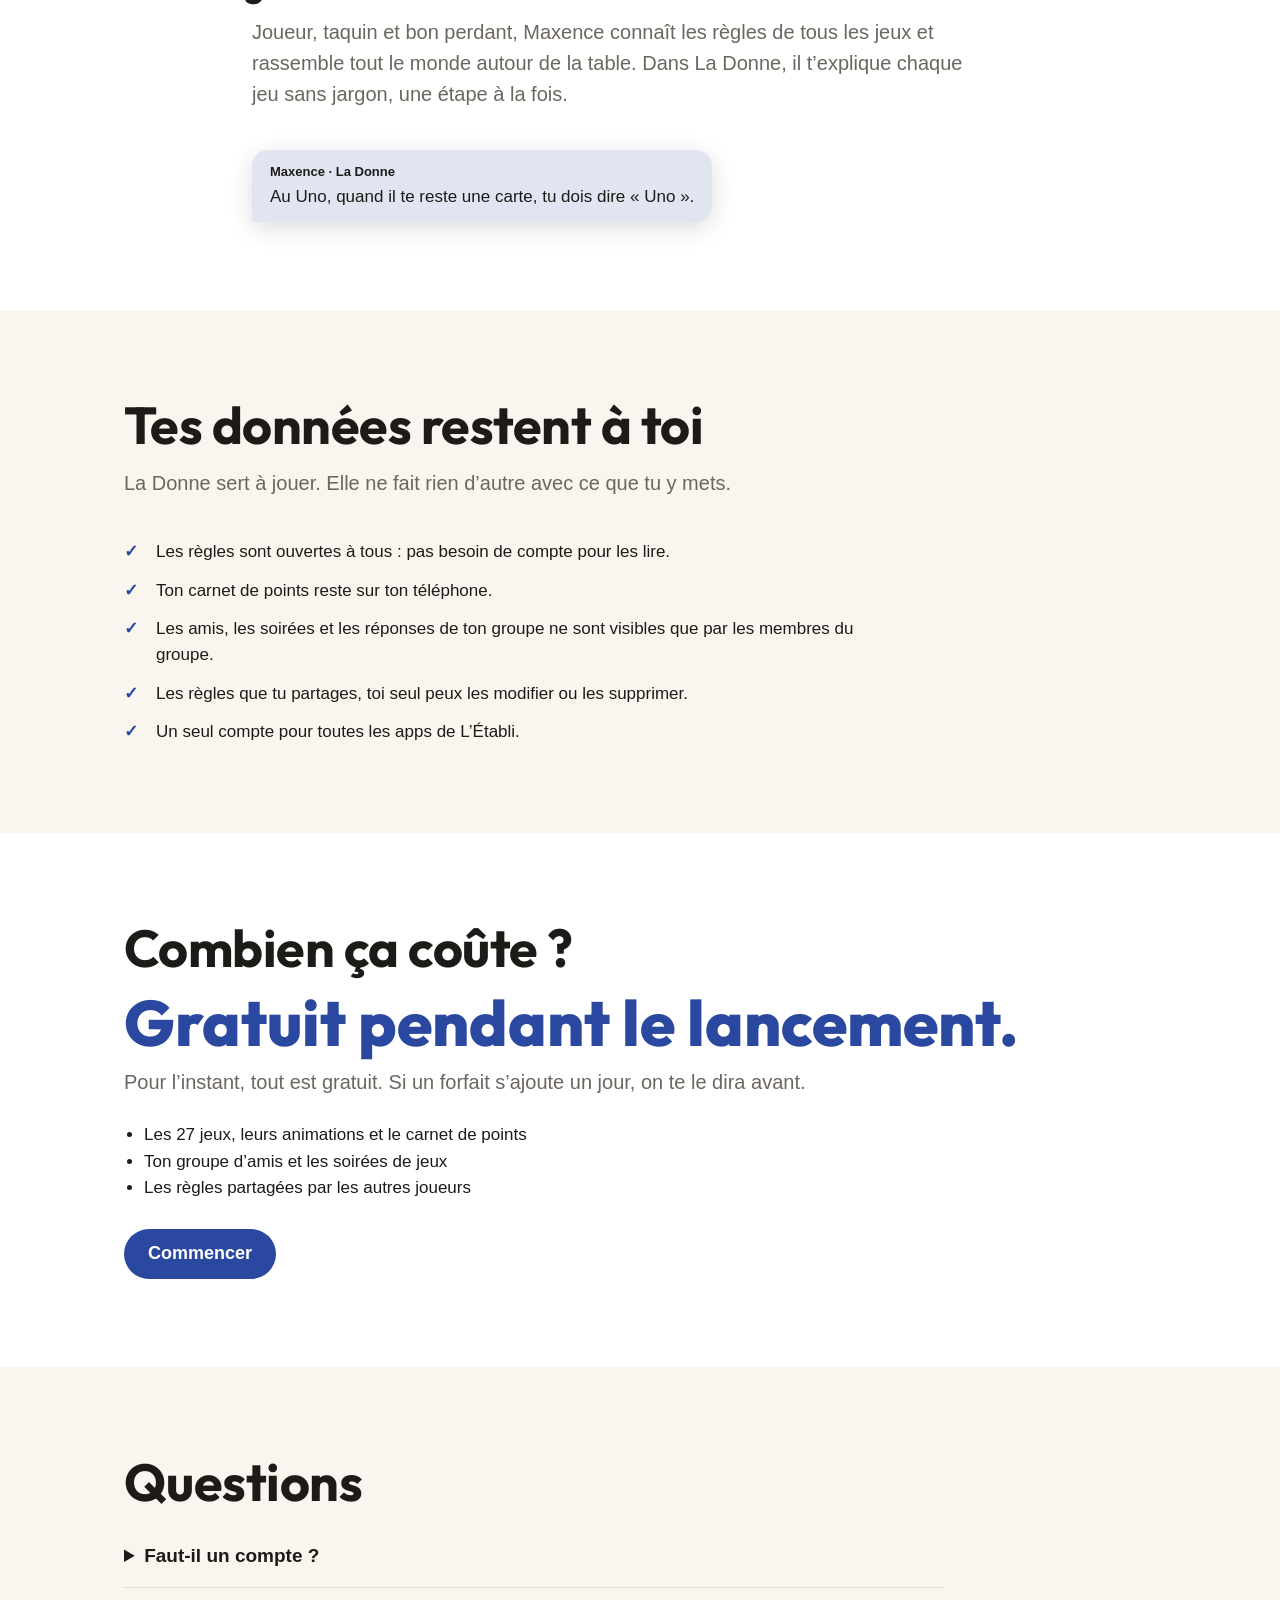
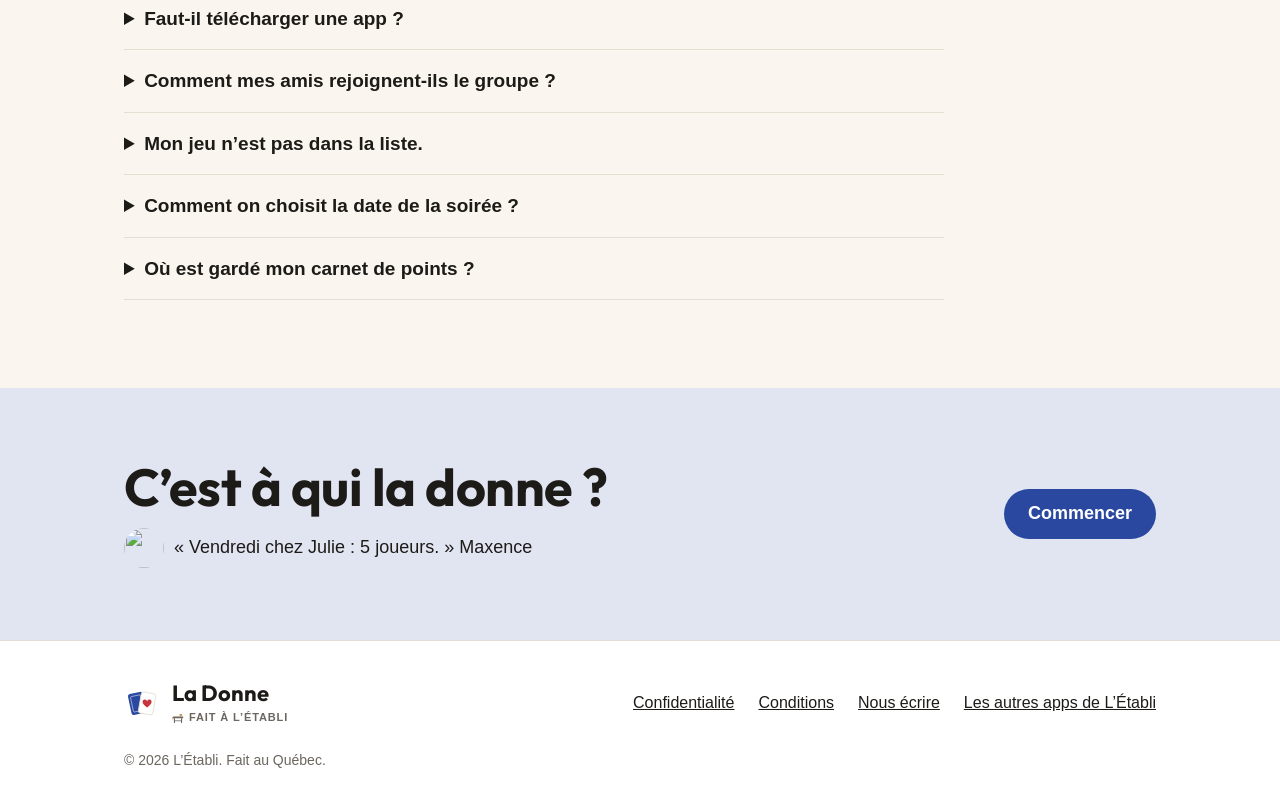
==== commit 53565eeb: "Pages Confidentialité et Conditions (brouillons à relire) D'après les pages du Commis, adaptées à l'" ====
--- a/site/index.html
+++ b/site/index.html
@@ -319,6 +319,8 @@
         <div class="sig-etabli"><svg width="12" height="12" viewBox="0 0 64 64" aria-hidden="true"><rect x="40" y="10" width="14" height="10" rx="2" fill="#B8954A"/><rect x="45" y="20" width="4" height="4" fill="#B8954A"/><rect x="4" y="24" width="56" height="9" rx="2.5" fill="currentColor"/><rect x="10" y="33" width="6" height="25" rx="1.5" fill="currentColor"/><rect x="48" y="33" width="6" height="25" rx="1.5" fill="currentColor"/><rect x="16" y="45" width="32" height="4" fill="currentColor"/><rect x="2" y="27" width="5" height="12" rx="1.5" fill="#B8954A"/></svg>Fait à L’Établi</div></div>
     </div>
     <div class="liens">
+      <a href="confidentialite.html">Confidentialité</a>
+      <a href="conditions.html">Conditions</a>
       <a href="mailto:bonjour@ladonne.ai">Nous écrire</a>
       <a href="https://letabli.ai/#apps">Les autres apps de L’Établi</a>
     </div>
